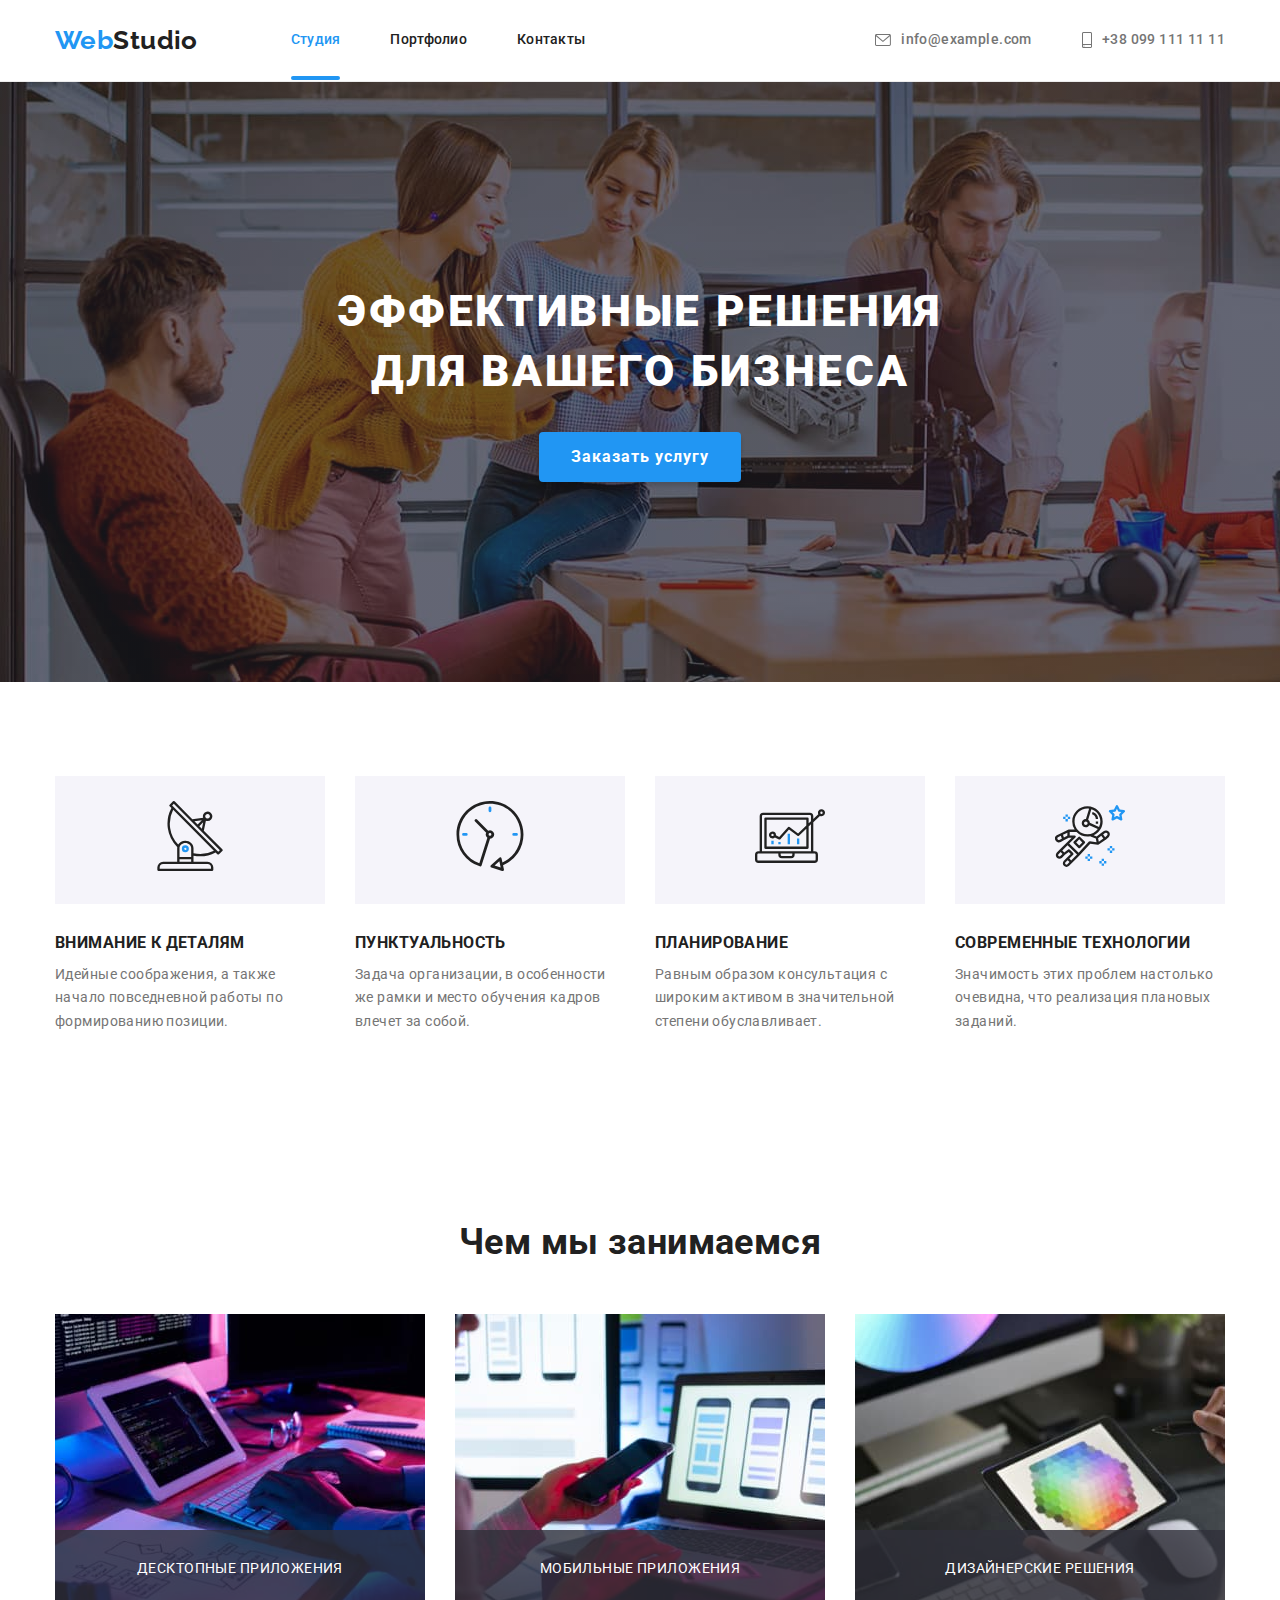
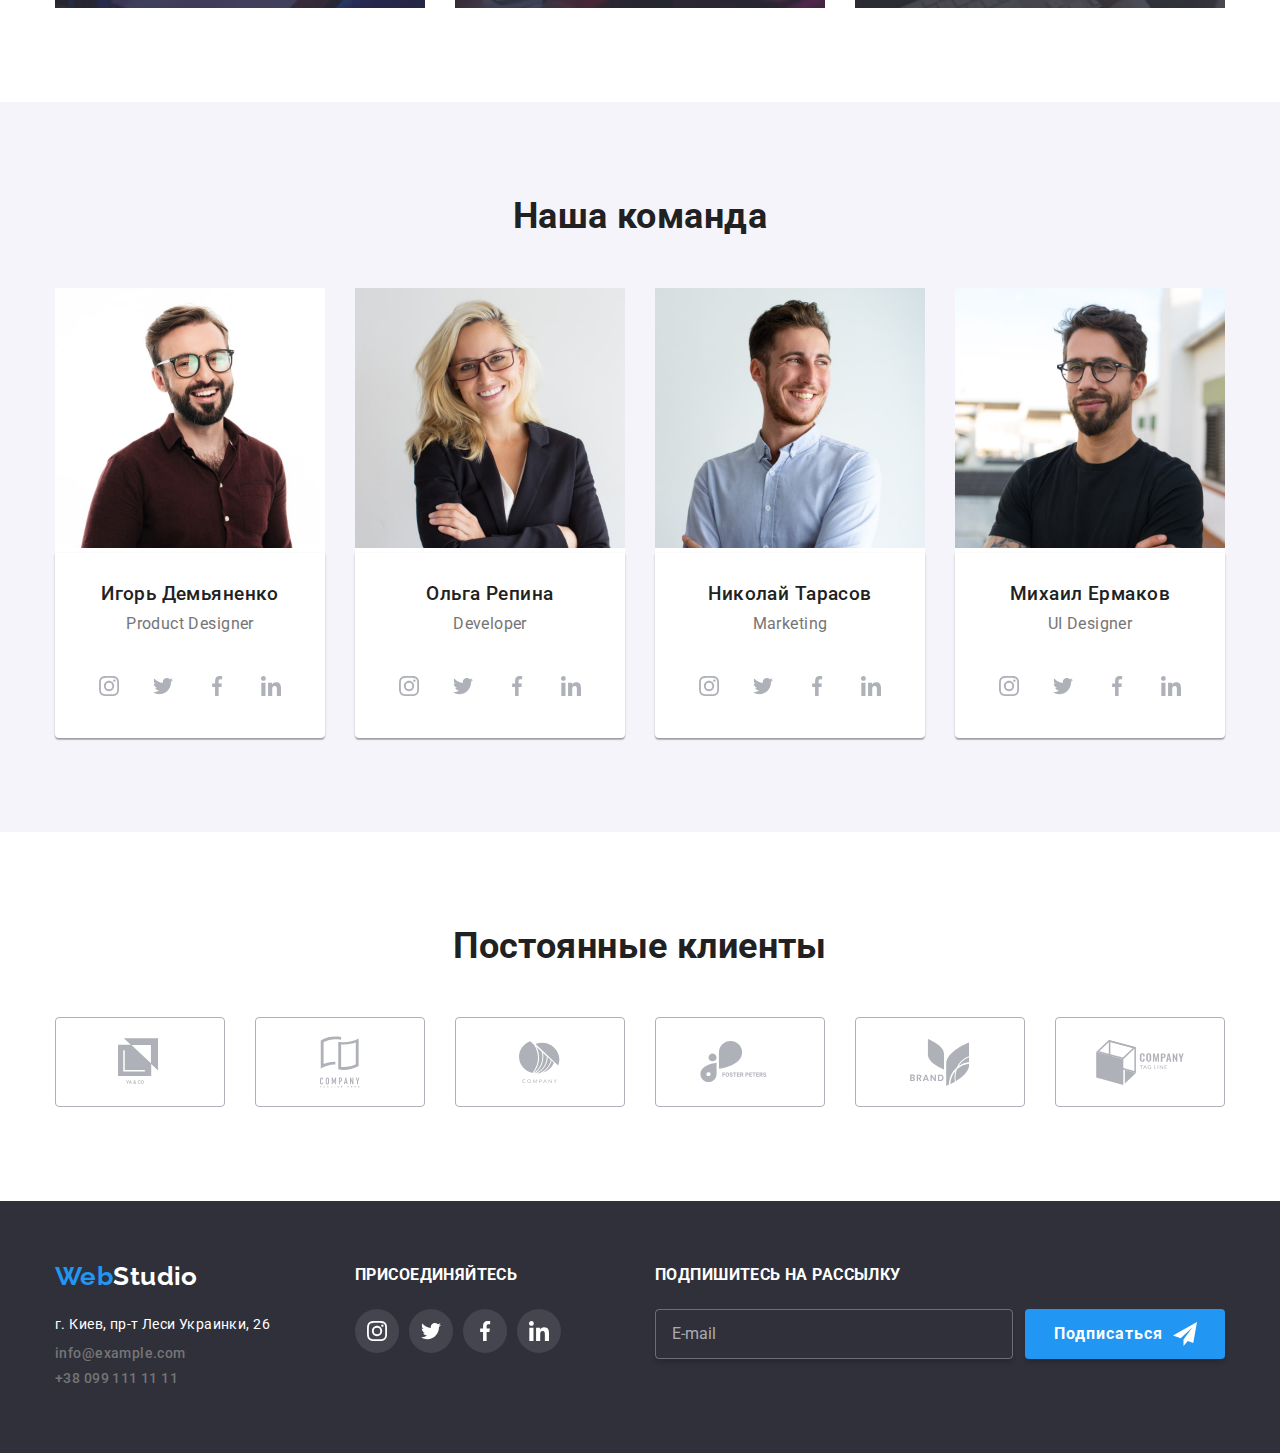
==== index.html @ 18230929 "Initial commit" ====
<!DOCTYPE html>
<html lang="ru">
  <head>
    <meta charset="UTF-8" />
    <meta http-equiv="X-UA-Compatible" content="IE=edge" />
    <meta name="viewport" content="width=device-width, initial-scale=1.0" />
    <title>WebStudiot</title>
    <link rel="preconnect" href="https://fonts.gstatic.com" />
    <link
      href="https://fonts.googleapis.com/css2?family=Raleway:wght@700&family=Roboto:wght@400;500;700;900&display=swap"
      rel="stylesheet"
    />
    <link
      rel="stylesheet"
      href="https://cdnjs.cloudflare.com/ajax/libs/modern-normalize/1.0.0/modern-normalize.min.css"
    />
    <link rel="stylesheet" href="css/style.css" />
  </head>
  <body>
    <header>
      <div class="container nav">
        <a class="link logo" href="./index.html"><span class="logo-color">Web</span>Studio</a>
        <nav class="nav-menu">
          <ul class="list menu-list">
            <li class="menu-item current">
              <a class="link" href="./index.html">Студия</a>
            </li>
            <li class="menu-item">
              <a class="link" href="./portfolio.html">Портфолио</a>
            </li>
            <li class="menu-item">
              <a class="link" href="">Контакты</a>
            </li>
          </ul>
        </nav>
        <ul class="list contact-list">
          <li class="contact-item">
            <a class="link contact-link" href="mailto:info@example.com">
              <svg class="icon" width="16" height="12">
                <use href="./images/icon/icons.svg#icon-mail"></use>
              </svg>
              info@example.com</a
            >
          </li>
          <li class="contact-item">
            <a class="link contact-link" href="tel:+380991111111">
              <svg class="icon" width="10" height="16">
                <use href="./images/icon/icons.svg#icon-tel"></use></svg
              >+38 099 111 11 11</a
            >
          </li>
        </ul>
      </div>
    </header>

    <main>
      <section class="banner">
        <div class="container">
          <h1 class="banner-title">
            Эффективные решения <br />
            для вашего бизнеса
          </h1>
          <button class="button" type="button" data-modal-open>Заказать услугу</button>
        </div>
      </section>

      <section class="section features">
        <div class="container">
          <h2 class="visually-hidden">Особенности</h2>
          <ul class="list features-list">
            <li class="feature-item">
              <div class="icon-bg">
                <svg width="70" height="70">
                  <use href="./images/icon/icons.svg#icon-antenna"></use>
                </svg>
              </div>
              <h3 class="feature-title">Внимание к деталям</h3>
              <p class="feature-text">
                Идейные соображения, а также начало повседневной работы по формированию позиции.
              </p>
            </li>
            <li class="feature-item">
              <div class="icon-bg">
                <svg width="70" height="70">
                  <use href="./images/icon/icons.svg#icon-clock"></use>
                </svg>
              </div>
              <h3 class="feature-title">Пунктуальность</h3>
              <p class="feature-text">
                Задача организации, в особенности же рамки и место обучения кадров влечет за собой.
              </p>
            </li>
            <li class="feature-item">
              <div class="icon-bg">
                <svg width="70" height="70">
                  <use href="./images/icon/icons.svg#icon-diagram"></use>
                </svg>
              </div>
              <h3 class="feature-title">Планирование</h3>
              <p class="feature-text">
                Равным образом консультация с широким активом в значительной степени обуславливает.
              </p>
            </li>
            <li class="feature-item">
              <div class="icon-bg">
                <svg width="70" height="70">
                  <use href="./images/icon/icons.svg#icon-astronaut"></use>
                </svg>
              </div>
              <h3 class="feature-title">Современные технологии</h3>
              <p class="feature-text">Значимость этих проблем настолько очевидна, что реализация плановых заданий.</p>
            </li>
          </ul>
        </div>
      </section>

      <section class="section service">
        <div class="container">
          <h2 class="title">Чем мы занимаемся</h2>
          <ul class="list service-list">
            <li class="service-item">
              <img class="img-service" src="./images/box_1.jpg" alt="Десктопные приложения" width="370" />
              <div class="bg-title"><p>Десктопные приложения</p></div>
            </li>
            <li class="service-item">
              <img class="img-service" src="./images/box_2.jpg" alt="Мобильные приложения" width="370" />
              <div class="bg-title"><p>Мобильные приложения</p></div>
            </li>
            <li class="service-item">
              <img class="img-service" src="./images/box_3.jpg" alt="Дизайнерские решения" width="370" />
              <div class="bg-title">
                <p>Дизайнерские решения</p>
              </div>
            </li>
          </ul>
        </div>
      </section>
      <section class="section team">
        <div class="container">
          <h2 class="title">Наша команда</h2>
          <ul class="list team-list">
            <li class="team-item">
              <img src="./images/igor.jpg" alt="Игорь Демьяненко Product Designer" width="270" />
              <div class="shadow">
                <h3 class="team-item-title">Игорь Демьяненко</h3>
                <p class="team-item-position">Product Designer</p>
                <ul class="list social-list">
                  <li class="social-item">
                    <a class="link social-link" href="" target="_blank" rel="noopener noreferrer">
                      <svg class="icon" width="20" height="20">
                        <use href="./images/icon/icons.svg#icon-instagram"></use>
                      </svg>
                    </a>
                  </li>
                  <li class="social-item">
                    <a class="link social-link" href="" target="_blank" rel="noopener noreferrer">
                      <svg class="icon" width="20" height="20">
                        <use href="./images/icon/icons.svg#icon-twitter"></use>
                      </svg>
                    </a>
                  </li>
                  <li class="social-item">
                    <a class="link social-link" href="" target="_blank" rel="noopener noreferrer">
                      <svg class="icon" width="20" height="20">
                        <use href="./images/icon/icons.svg#icon-facebook"></use>
                      </svg>
                    </a>
                  </li>
                  <li class="social-item">
                    <a class="link social-link" href="" target="_blank" rel="noopener noreferrer">
                      <svg class="icon" width="20" height="20">
                        <use href="./images/icon/icons.svg#icon-linkedin"></use>
                      </svg>
                    </a>
                  </li>
                </ul>
              </div>
            </li>
            <li class="team-item">
              <img src="./images/olga.jpg" alt="Ольга Репина Frontend Developer" width="270" />
              <div class="shadow">
                <h3 class="team-item-title">Ольга Репина</h3>
                <p class="team-item-position">Developer</p>
                <ul class="list social-list">
                  <li class="social-item">
                    <a class="link social-link" href="" target="_blank" rel="noopener noreferrer">
                      <svg class="icon" width="20" height="20">
                        <use href="./images/icon/icons.svg#icon-instagram"></use>
                      </svg>
                    </a>
                  </li>
                  <li class="social-item">
                    <a class="link social-link" href="" target="_blank" rel="noopener noreferrer">
                      <svg class="icon" width="20" height="20">
                        <use href="./images/icon/icons.svg#icon-twitter"></use>
                      </svg>
                    </a>
                  </li>
                  <li class="social-item">
                    <a class="link social-link" href="" target="_blank" rel="noopener noreferrer">
                      <svg class="icon" width="20" height="20">
                        <use href="./images/icon/icons.svg#icon-facebook"></use>
                      </svg>
                    </a>
                  </li>
                  <li class="social-item">
                    <a class="link social-link" href="" target="_blank" rel="noopener noreferrer">
                      <svg class="icon" width="20" height="20">
                        <use href="./images/icon/icons.svg#icon-linkedin"></use>
                      </svg>
                    </a>
                  </li>
                </ul>
              </div>
            </li>
            <li class="team-item">
              <img src="./images/nikolay.jpg" alt="Николай Тарасов Marketing" width="270" />
              <div class="shadow">
                <h3 class="team-item-title">Николай Тарасов</h3>
                <p class="team-item-position">Marketing</p>
                <ul class="list social-list">
                  <li class="social-item">
                    <a class="link social-link" href="" target="_blank" rel="noopener noreferrer">
                      <svg class="icon" width="20" height="20">
                        <use href="./images/icon/icons.svg#icon-instagram"></use>
                      </svg>
                    </a>
                  </li>
                  <li class="social-item">
                    <a class="link social-link" href="" target="_blank" rel="noopener noreferrer">
                      <svg class="icon" width="20" height="20">
                        <use href="./images/icon/icons.svg#icon-twitter"></use>
                      </svg>
                    </a>
                  </li>
                  <li class="social-item">
                    <a class="link social-link" href="" target="_blank" rel="noopener noreferrer">
                      <svg class="icon" width="20" height="20">
                        <use href="./images/icon/icons.svg#icon-facebook"></use>
                      </svg>
                    </a>
                  </li>
                  <li class="social-item">
                    <a class="link social-link" href="" target="_blank" rel="noopener noreferrer">
                      <svg class="icon" width="20" height="20">
                        <use href="./images/icon/icons.svg#icon-linkedin"></use>
                      </svg>
                    </a>
                  </li>
                </ul>
              </div>
            </li>
            <li class="team-item">
              <img src="./images/mihail.jpg" alt="Михаил Ермаков UI Designer" width="270" />
              <div class="shadow">
                <h3 class="team-item-title">Михаил Ермаков</h3>
                <p class="team-item-position">UI Designer</p>
                <ul class="list social-list">
                  <li class="social-item">
                    <a class="link social-link" href="" target="_blank" rel="noopener noreferrer">
                      <svg class="icon" width="20" height="20">
                        <use href="./images/icon/icons.svg#icon-instagram"></use>
                      </svg>
                    </a>
                  </li>
                  <li class="social-item">
                    <a class="link social-link" href="" target="_blank" rel="noopener noreferrer">
                      <svg class="icon" width="20" height="20">
                        <use href="./images/icon/icons.svg#icon-twitter"></use>
                      </svg>
                    </a>
                  </li>
                  <li class="social-item">
                    <a class="link social-link" href="" target="_blank" rel="noopener noreferrer">
                      <svg class="icon" width="20" height="20">
                        <use href="./images/icon/icons.svg#icon-facebook"></use>
                      </svg>
                    </a>
                  </li>
                  <li class="social-item">
                    <a class="link social-link" href="" target="_blank" rel="noopener noreferrer">
                      <svg class="icon" width="20" height="20">
                        <use href="./images/icon/icons.svg#icon-linkedin"></use>
                      </svg>
                    </a>
                  </li>
                </ul>
              </div>
            </li>
          </ul>
        </div>
      </section>
      <section class="section">
        <div class="container">
          <h2 class="title">Постоянные клиенты</h2>
          <ul class="list clients-list">
            <li class="clients-item">
              <a class="link clients-link" href="" target="_blank" rel="noopener noreferrer">
                <svg class="icon" width="44.27" height="49.23">
                  <use href="./images/icon/icons.svg#icon-logo-1"></use></svg
              ></a>
            </li>
            <li class="clients-item">
              <a class="link clients-link" href="" target="_blank" rel="noopener noreferrer">
                <svg class="icon" width="40" height="52">
                  <use href="./images/icon/icons.svg#icon-logo-2"></use></svg
              ></a>
            </li>
            <li class="clients-item">
              <a class="link clients-link" href="" target="_blank" rel="noopener noreferrer">
                <svg class="icon" width="41" height="42.6">
                  <use href="./images/icon/icons.svg#icon-logo-3"></use></svg
              ></a>
            </li>
            <li class="clients-item">
              <a class="link clients-link" href="" target="_blank" rel="noopener noreferrer">
                <svg class="icon" width="79.66" height="42.02">
                  <use href="./images/icon/icons.svg#icon-logo-4"></use></svg
              ></a>
            </li>
            <li class="clients-item">
              <div class="clients-border">
                <a class="link clients-link" href="" target="_blank" rel="noopener noreferrer">
                  <svg class="icon" width="59" height="47">
                    <use href="./images/icon/icons.svg#icon-logo-5"></use></svg
                ></a>
              </div>
            </li>
            <li class="clients-item">
              <a class="link clients-link" href="" target="_blank" rel="noopener noreferrer">
                <svg class="icon" width="88.48" height="45.44">
                  <use href="./images/icon/icons.svg#icon-logo-6"></use></svg
              ></a>
            </li>
          </ul>
        </div>
      </section>
    </main>
    <footer>
      <div class="container footer-container">
        <div class="contact">
          <a class="link logo" href="./index.html"><span class="logo-color">Web</span>Studio</a>
          <address>
            <p class="location">г. Киев, пр-т Леси Украинки, 26</p>
            <ul class="list contact-list">
              <li>
                <a class="link contact-link" href="mailto:info@example.com">info@example.com</a>
              </li>
              <li>
                <a class="link contact-link" href="tel:+380991111111">+38 099 111 11 11</a>
              </li>
            </ul>
          </address>
        </div>
        <div class="contact">
          <h3 class="footer-title">Присоединяйтесь</h3>
          <ul class="list social-list">
            <li class="social-item">
              <a class="link social-link" href="" target="_blank" rel="noopener noreferrer">
                <svg class="icon" width="20" height="20">
                  <use href="./images/icon/icons.svg#icon-instagram"></use>
                </svg>
              </a>
            </li>
            <li class="social-item">
              <a class="link social-link" href="" target="_blank" rel="noopener noreferrer">
                <svg class="icon" width="20" height="20">
                  <use href="./images/icon/icons.svg#icon-twitter"></use>
                </svg>
              </a>
            </li>
            <li class="social-item">
              <a class="link social-link" href="" target="_blank" rel="noopener noreferrer">
                <svg class="icon" width="20" height="20">
                  <use href="./images/icon/icons.svg#icon-facebook"></use>
                </svg>
              </a>
            </li>
            <li class="social-item">
              <a class="link social-link" href="" target="_blank" rel="noopener noreferrer">
                <svg class="icon" width="20" height="20">
                  <use href="./images/icon/icons.svg#icon-linkedin"></use>
                </svg>
              </a>
            </li>
          </ul>
        </div>
        <div class="contact">
          <h3 class="footer-title">Подпишитесь на рассылку</h3>
          <div class="contact-form">
            <form class="form-mail">
              <input class="form-field-footer" type="email" name="email" placeholder="E-mail" />
            </form>
            <button class="button" type="submit">
              Подписаться
              <svg class="icon icon-send" width="24" height="24">
                <use href="./images/icon/icons.svg#icon-send"></use>
              </svg>
            </button>
          </div>
        </div>
      </div>
    </footer>
    <div class="backdrop is-hidden" data-modal>
      <div class="modal">
        <button class="btn-close" data-modal-close>
          <svg class="icon" width="11" height="11">
            <use href="./images/icon/icons.svg#icon-close"></use>
          </svg>
        </button>
        <p class="modal-title">Оставьте свои данные, мы вам перезвоним</p>
        <form>
          <label class="form-label">
            <span>Имя</span>
            <input class="form-field" type="text" name="username" />
            <svg class="modal-icon" width="18" height="18">
              <use href="./images/icon/icons.svg#icon-user"></use>
            </svg>
          </label>
          <label class="form-label">
            <span>Телефон</span>
            <input class="form-field" type="tel" name="phone" />
            <svg class="modal-icon" width="18" height="18">
              <use href="./images/icon/icons.svg#icon-phone"></use>
            </svg>
          </label>
          <label class="form-label">
            <span>Почта</span>
            <input class="form-field" type="email" name="email" />
            <svg class="modal-icon" width="18" height="18">
              <use href="./images/icon/icons.svg#icon-email"></use>
            </svg>
          </label>
          <label class="form-label">
            <span>Комментарий</span>
            <textarea class="form-message" name="message" rows="8" placeholder="Введите текст"></textarea>
          </label>
          <label>
            <input class="checkbox" type="checkbox" name="checkbox" />
            <span class="icon-check"> </span>Соглашаюсь с рассылкой и принимаю Условия договора
          </label>
        </form>

        <button class="button" type="submit">Отправить</button>
      </div>
    </div>
    <script src="./js/modal.js"></script>
  </body>
</html>
---- css/style.css ----
h1,
h2,
h3,
p,
ul {
  margin: 0;
  padding: 0;
}
:root {
  --main-bg-color: #2f303a;
  --main-text-color: #757575;
  --main-accent-color: #2196f3;
  --main-light-color: #ffffff;
  --bg-light-color: #f5f4fa;

  --primary-letter-spacing: 0.06em;
  --primary-line-height: 1.14;
  --primary--font-weight: 700;
  --secondary--font-weight: 500;
  --transition-time: 250ms;
  --timing-function: cubic-bezier(0.4, 0, 0.2, 1);
}

body {
  font-family: 'Roboto', sans-serif;
  font-weight: normal;
  font-size: 14px;
  line-height: 1.71;
  letter-spacing: 0.03em;
  color: #212121;
}
header {
  border-bottom: 1px solid #ececec;
  padding-top: 25px;
  padding-bottom: 25px;
}
.container {
  width: 1200px;
  margin: 0 auto;
  padding: 0 15px;
}
.link {
  text-decoration: none;
  color: inherit;
}
.list {
  list-style-type: none;
}
.logo {
  font-family: Raleway, sans-serif;
  font-weight: var(--primary--font-weight);
  font-size: 26px;
  line-height: 1.19;
}
.logo-color {
  color: var(--main-accent-color);
}

.nav {
  display: flex;
  align-items: center;
}
.features-list,
.service-list,
.team-list,
.clients-list {
  display: flex;
  flex-wrap: wrap;
}
.menu-list {
  display: flex;
  margin-left: 93px;
  font-weight: var(--secondary--font-weight);
  line-height: var(--primary-line-height);
  letter-spacing: 0.02em;
}
.menu-item {
  margin-right: 50px;
  transition-property: color;
  transition-duration: var(--transition-time);
  transition-timing-function: var(--timing-function);
}
.menu-item:last-child {
  margin-right: 0;
}
.menu-item:hover,
.menu-item:focus {
  color: var(--main-accent-color);
}
.current {
  position: relative;
  color: var(--main-accent-color);
}
.current::after {
  position: absolute;
  bottom: -32px;
  content: '';
  display: block;
  background-color: var(--main-accent-color);
  border-radius: 2px;
  height: 4px;
  width: 100%;
}
header .contact-list {
  display: flex;
  margin-left: auto;
}
.contact-item:first-child {
  margin-left: 0;
}
.icon {
  transition-property: fill;
  transition-duration: var(--transition-time);
  transition-timing-function: var(--timing-function);
}
.contact-list .icon {
  fill: var(--main-text-color);
  margin-right: 10px;
}
.contact-link:hover .icon,
.contact-link:focus .icon {
  fill: var(--main-accent-color);
}

.contact-item {
  margin-left: 50px;
}
.contact-item:first-child {
  margin-left: 0;
}

.contact-list {
  font-weight: var(--secondary--font-weight);
  line-height: var(--primary-line-height);
}

.contact-link {
  display: flex;
  align-items: center;
  color: var(--main-text-color);
  transition-property: color;
  transition-duration: var(--transition-time);
  transition-timing-function: var(--timing-function);
}
.contact-link:hover,
.contact-link:focus {
  color: var(--main-accent-color);
}

.section {
  padding-top: 94px;
  padding-bottom: 94px;
}

.banner {
  max-width: 1600px;
  height: 600px;
  text-align: center;
  display: flex;
  align-items: center;
  margin: auto;
  background-color: #c4c4c4;
  background-image: linear-gradient(to right, rgba(47, 48, 58, 0.4), rgba(47, 48, 58, 0.4)), url(../images/img.jpg);
  background-repeat: no-repeat;
  background-position: top, left;
}
.banner-title {
  font-weight: 900;
  font-size: 44px;
  line-height: 1.36;
  letter-spacing: var(--primary-letter-spacing);
  text-transform: uppercase;
  color: var(--main-light-color);
}

.button {
  cursor: pointer;
  font-family: inherit;
  font-weight: var(--primary--font-weight);
  font-size: 16px;
  line-height: 1.87;
  letter-spacing: var(--primary-letter-spacing);
  color: var(--main-light-color);
  background-color: var(--main-accent-color);
  border-radius: 4px;
  border: none;
  box-shadow: 0px 4px 4px rgba(0, 0, 0, 0.15);
  transition-property: background-color;
  transition-duration: var(--transition-time);
  transition-timing-function: var(--timing-function);
}
.banner .button {
  margin-top: 30px;
  padding: 10px 32px;
}
.button:hover,
.button:focus {
  background-color: #188ce8;
}

.visually-hidden {
  position: absolute !important;
  clip: rect(1px 1px 1px 1px);
  clip: rect(1px, 1px, 1px, 1px);
  padding: 0 !important;
  border: 0 !important;
  height: 1px !important;
  width: 1px !important;
  overflow: hidden;
}
.features-list {
  margin-left: -30px;
  margin-top: -30px;
}
.feature-item {
  margin-left: 30px;
  margin-top: 30px;
  flex-basis: calc((100% - 4 * 30px) / 4);
}
.icon-bg {
  background-color: var(--bg-light-color);
  margin-bottom: 30px;
  padding: 25px 100px;
}
.feature-title {
  font-weight: var(--primary--font-weight);
  line-height: var(--primary-line-height);
  text-transform: uppercase;
  padding-bottom: 10px;
}
.feature-text {
  color: var(--main-text-color);
}
.title {
  text-align: center;
  font-weight: var(--primary--font-weight);
  font-size: 36px;
  line-height: 1.16;
  margin-bottom: 50px;
}

.service-list {
  margin-left: -30px;
  margin-top: -50px;
}
.service-item {
  position: relative;
  margin-left: 30px;
  margin-top: 50px;
  flex-basis: calc((100% - 3 * 30px) / 3);
}
.img-service {
  display: block;
}
.bg-title {
  position: absolute;
  bottom: 0;
  left: 0;
  background-color: rgba(47, 48, 58, 0.8);
  width: 100%;
  color: var(--main-light-color);
  text-align: center;
  padding: 27px 0;
  text-transform: uppercase;
}
.team {
  background-color: var(--bg-light-color);
}

.team-list {
  font-size: 16px;
  line-height: 1.18;
  text-align: center;
  margin-left: -30px;
  margin-top: -50px;
}
.team-item {
  background-color: var(--main-light-color);
  margin-left: 30px;
  margin-top: 50px;
  flex-basis: calc((100% - 4 * 30px) / 4);
}
.social-list {
  display: inline-flex;
  padding-bottom: 30px;
}
.social-item:not(:last-child) {
  margin-right: 10px;
}
.social-link {
  display: flex;
  justify-content: center;
  align-items: center;
  width: 44px;
  height: 44px;
  background: rgba(255, 255, 255, 0.1);
  border-radius: 50%;
  transition-property: background-color;
  transition-duration: var(--transition-time);
  transition-timing-function: var(--timing-function);
}
.social-link:hover,
.social-link:focus {
  background-color: var(--main-accent-color);
}
.social-link:hover .icon,
.social-link:focus .icon {
  fill: var(--main-light-color);
}
.shadow {
  box-shadow: 0px 1px 3px rgb(0 0 0 / 12%), 0px 1px 1px rgb(0 0 0 / 14%), 0px 2px 1px rgb(0 0 0 / 20%);
  border-radius: 0px 0px 4px 4px;
}
.team-item-title {
  font-weight: var(--secondary--font-weight);
  padding-bottom: 10px;
  padding-top: 30px;
}
.team-item-position {
  color: var(--main-text-color);
  padding-bottom: 30px;
}
.clients-list {
  margin-left: -30px;
  margin-top: -50px;
}
.clients-item {
  margin-left: 30px;
  margin-top: 50px;
  flex-basis: calc((100% - 6 * 30px) / 6);
}
.icon {
  fill: #afb1b8;
}
.clients-link {
  display: flex;
  align-items: center;
  justify-content: center;
  height: 90px;
  border: 1px solid #afb1b8;
  border-radius: 4px;
  transition-property: border;
  transition-duration: var(--transition-time);
  transition-timing-function: var(--timing-function);
}
.clients-link:hover,
.clients-link:focus {
  border: 1px solid var(--main-accent-color);
}
.clients-link:hover .icon,
.clients-link:focus .icon {
  fill: var(--main-accent-color);
}
footer {
  background-color: var(--main-bg-color);
  height: 252px;
  padding-top: 60px;
}
.footer-container {
  display: flex;
  justify-content: space-between;
}
.contact {
  flex-basis: calc((50% - 45px) / 2);
}
.contact:last-child {
  flex-basis: calc(50% - 15px);
}
footer .logo {
  color: var(--main-light-color);
}
footer .contact-link {
  margin-bottom: 9px;
}

address {
  font-style: normal;
  padding-top: 20px;
}
footer .icon {
  fill: var(--main-light-color);
}
.location {
  color: var(--main-light-color);
  padding-bottom: 9px;
}
.footer-title {
  margin-bottom: 20px;
  text-transform: uppercase;
  color: var(--main-light-color);
}
.contact-form {
  display: flex;
}
.form-mail {
  margin-right: 12px;
}
.form-field-footer {
  padding-left: 16px;
  width: 358px;
  height: 50px;
  color: var(--main-light-color);
  border: 1px solid rgba(255, 255, 255, 0.3);
  box-shadow: 0px 4px 4px rgba(0, 0, 0, 0.15);
  border-radius: 4px;
  background-color: transparent;
  transition-property: border;
  transition-duration: var(--transition-time);
  transition-timing-function: var(--timing-function);
}
.form-field-footer::placeholder {
  font-size: 16px;
  line-height: 1.25;
  color: rgba(255, 255, 255, 0.6);
}
.form-field-footer:-webkit-autofill,
.form-field-footer:-webkit-autofill:hover,
.form-field-footer:-webkit-autofill:focus {
  -webkit-text-fill-color: var(--main-light-color);
  -webkit-box-shadow: 0 0 0px 1000px var(--main-bg-color) inset;
}
.contact .button {
  padding: 10px 28px 10px 29px;
  display: flex;
  justify-content: center;
  align-items: center;
}
.icon-send {
  margin-left: 10px;
}
.filter {
  display: flex;
  justify-content: center;
  margin-bottom: 50px;
}
.filter-button {
  font-weight: var(--secondary--font-weight);
  font-size: 16px;
  line-height: 1.62;
  text-align: center;
  background-color: var(--bg-light-color);
  border-radius: 4px;
  border: none;
  margin-right: 8px;
  min-width: 73px;
  padding: 6px 22px;
  transition-property: background-color, color, box-shadow;
  transition-duration: var(--transition-time);
  transition-timing-function: var(--timing-function);
}
.filter-button:hover,
.filter-button:focus {
  background-color: var(--main-accent-color);
  color: var(--main-light-color);
  box-shadow: 0px 3px 1px rgba(0, 0, 0, 0.1), 0px 1px 2px rgba(0, 0, 0, 0.08), 0px 2px 2px rgba(0, 0, 0, 0.12);
}

.catalog {
  display: flex;
  flex-wrap: wrap;
  margin-left: -30px;
  margin-top: -30px;
}
.catalog-item {
  margin-left: 30px;
  margin-top: 30px;
  flex-basis: calc((100% - 3 * 30px) / 3);
  transition-property: box-shadow;
  transition-duration: var(--transition-time);
  transition-timing-function: var(--timing-function);
}
.catalog-item:hover,
.catalog-item:focus {
  box-shadow: 0px 1px 1px rgba(0, 0, 0, 0.12), 0px 4px 4px rgba(0, 0, 0, 0), 1px 4px 6px rgba(0, 0, 0, 0.16);
}

.img-catalog {
  display: block;
  max-width: 100%;
  height: auto;
}
.border {
  border-right: 1px solid #eeeeee;
  border-bottom: 1px solid #eeeeee;
  border-left: 1px solid #eeeeee;
  padding-left: 24px;
  padding-right: 24px;
  background-color: var(--main-light-color);
}
.catalog-title {
  font-weight: var(--primary--font-weight);
  font-size: 18px;
  line-height: 2;
  letter-spacing: var(--primary-letter-spacing);
  padding-top: 20px;
  padding-bottom: 4px;
}
.catalog-filter {
  font-weight: normal;
  font-size: 16px;
  line-height: 1.87;
  color: var(--main-text-color);
  padding-bottom: 20px;
}
.box {
  position: relative;
  overflow: hidden;
}
.overlay {
  position: absolute;
  bottom: 0;
  left: 0;
  width: 100%;
  height: 100%;
  font-size: 18px;
  line-height: 1.55;
  color: var(--bg-light-color);
  background-color: rgba(33, 150, 243, 0.9);
  padding: 63px 24px;
  transform: translateY(100%);
  transition-property: opacity, transform;
  transition-duration: var(--transition-time);
  transition-timing-function: var(--timing-function);
}

.link-item:hover .overlay,
.link-item:focus .overlay {
  transform: translateY(0);
}
.is-hidden {
  visibility: inherit;
  opacity: 0;
  pointer-events: none;
  transition-property: opacity;
  transition-duration: var(--transition-time);
  transition-timing-function: var(--timing-function);
}
.backdrop {
  position: fixed;
  top: 0;
  left: 0;
  width: 100%;
  height: 100%;
  background-color: rgba(0, 0, 0, 0.2);
}
.modal {
  position: absolute;
  top: 50%;
  left: 50%;
  transform: scale(1) translate(-50%, -50%);
  width: 528px;
  height: 581px;
  padding-left: 40px;
  padding-top: 40px;
  padding-right: 40px;
  background-color: var(--main-light-color);
  box-shadow: 0px 1px 3px rgba(0, 0, 0, 0.12), 0px 1px 1px rgba(0, 0, 0, 0.14), 0px 2px 1px rgba(0, 0, 0, 0.2);
  border-radius: 4px;
  transition-duration: var(--transition-time);
}
.btn-close {
  position: absolute;
  top: 8px;
  right: 8px;
  display: flex;
  justify-content: center;
  align-items: center;
  width: 30px;
  height: 30px;
  border-radius: 50%;
  border: 1px solid rgba(0, 0, 0, 0.1);
  background-color: var(--main-light-color);
  transition-property: fill;
  transition-duration: var(--transition-time);
  transition-timing-function: var(--timing-function);
}
.btn-close .icon {
  fill: #000000;
}
.btn-close:hover .icon,
.btn-close:focus .icon {
  fill: var(--main-accent-color);
}
.is-hidden .modal {
  transform: scale(0);
}
.modal-title {
  font-weight: var(--primary--font-weight);
  font-size: 20px;
  line-height: 1.15;
  text-align: center;
  margin-bottom: 12px;
}
.form-field {
  width: 100%;
  height: 40px;
  padding-left: 35px;
  border: 1px solid rgba(33, 33, 33, 0.2);
  border-radius: 4px;
  transition-property: border;
  transition-duration: var(--transition-time);
  transition-timing-function: var(--timing-function);
}
.form-field:focus,
.form-field-footer:focus,
.form-message:focus {
  outline: none;
  border: 1px solid var(--main-accent-color);
}

.form-field:-webkit-autofill,
.form-field:-webkit-autofill:hover,
.form-field:-webkit-autofill:focus {
  -webkit-text-fill-color: #000000;
  -webkit-box-shadow: 0 0 0px 1000px var(--main-light-color) inset;
}
.form-message {
  padding: 12px 16px;
  resize: none;
  width: 100%;
  border: 1px solid rgba(33, 33, 33, 0.2);
  border-radius: 4px;
  transition-property: border;
  transition-duration: var(--transition-time);
  transition-timing-function: var(--timing-function);
}
.form-message::placeholder {
  font-size: 14px;
  line-height: var(--primary-line-height);
  letter-spacing: 0.01em;
  color: rgba(117, 117, 117, 0.5);
}
.form-label {
  position: relative;
  font-size: 12px;
  line-height: 1.16;
  letter-spacing: 0.01em;
  color: var(--main-text-color);
  margin-bottom: 10px;
}

.modal-icon {
  position: absolute;
  top: 50%;
  left: 12px;
  transform: translatey(-50%);
}
.form-field:focus + .modal-icon {
  fill: var(--main-accent-color);
}
.modal .button {
  position: relative;
  padding: 10px 55px;
  top: 30px;
  left: 50%;
  transform: translateX(-50%);
}
.checkbox {
  -webkit-appearance: none;
  appearance: none;
}
.icon-check {
  display: inline-block;
  width: 16px;
  height: 15px;
  border: 2px solid #212121;
  border-radius: 4px;
  margin-top: 25px;
  margin-right: 8.36px;
}
.checkbox:checked + .icon-check {
  background-color: var(--main-accent-color);
  background-image: url(../images/icon/icon-check.svg);
  background-size: contain;
  background-origin: border-box;
  border-color: var(--main-accent-color);
}
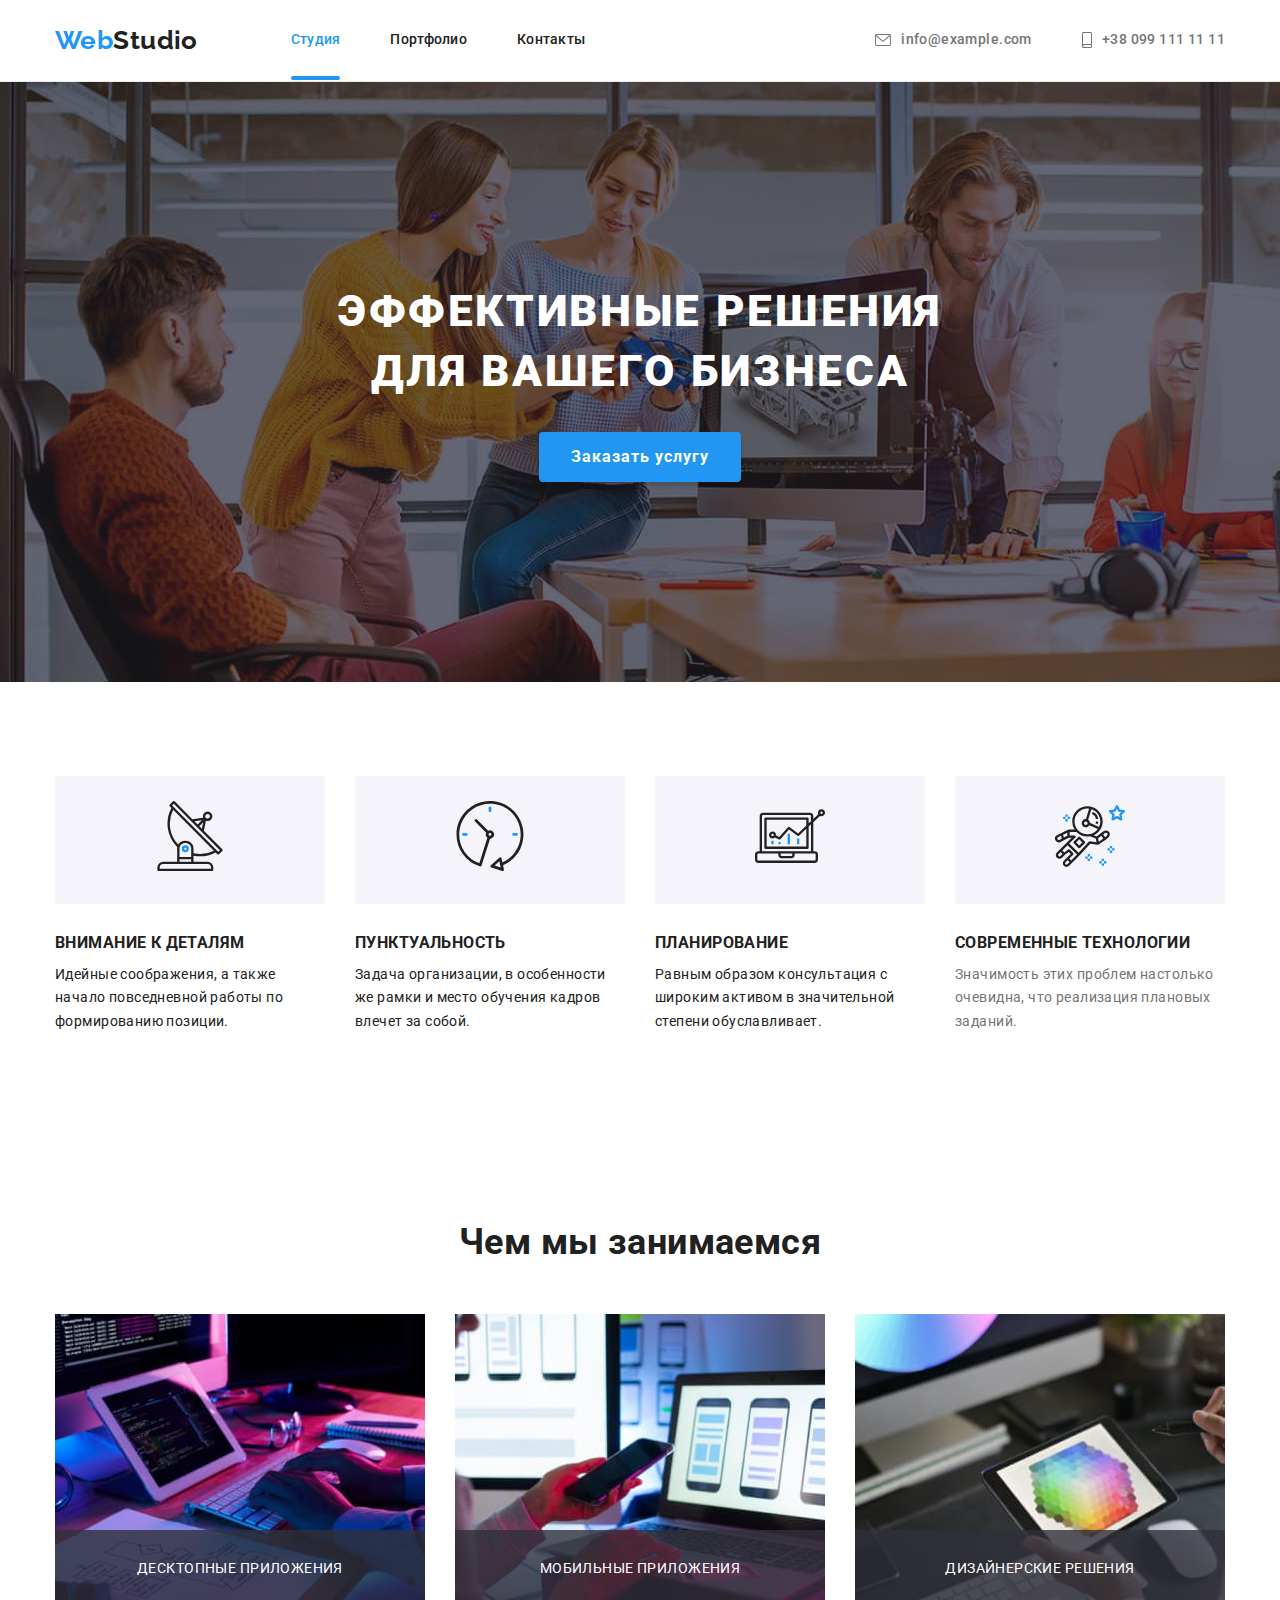
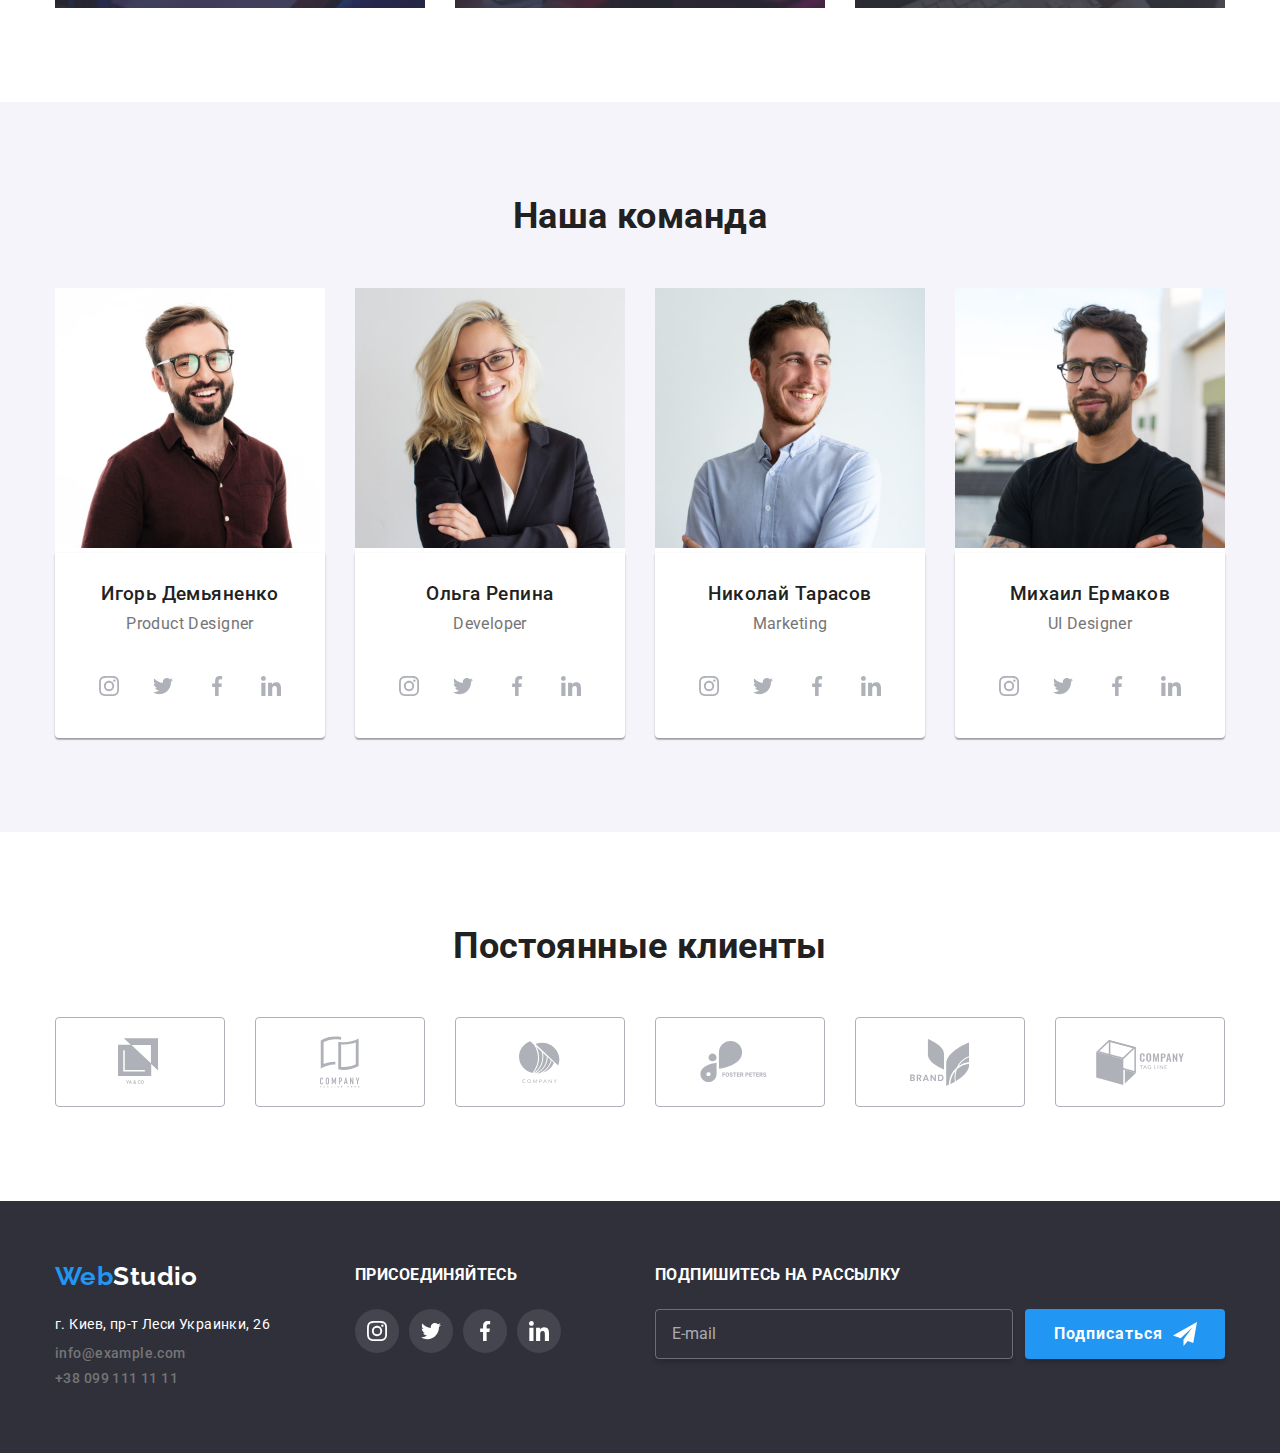
==== commit b9b99f12: "Sass" ====
--- a/index.html
+++ b/index.html
@@ -4,7 +4,7 @@
     <meta charset="UTF-8" />
     <meta http-equiv="X-UA-Compatible" content="IE=edge" />
     <meta name="viewport" content="width=device-width, initial-scale=1.0" />
-    <title>WebStudiot</title>
+    <title>WebStudio</title>
     <link rel="preconnect" href="https://fonts.gstatic.com" />
     <link
       href="https://fonts.googleapis.com/css2?family=Raleway:wght@700&family=Roboto:wght@400;500;700;900&display=swap"
@@ -14,37 +14,37 @@
       rel="stylesheet"
       href="https://cdnjs.cloudflare.com/ajax/libs/modern-normalize/1.0.0/modern-normalize.min.css"
     />
-    <link rel="stylesheet" href="css/style.css" />
+    <link rel="stylesheet" href="css/main.min.css" />
   </head>
   <body>
-    <header>
-      <div class="container nav">
-        <a class="link logo" href="./index.html"><span class="logo-color">Web</span>Studio</a>
-        <nav class="nav-menu">
-          <ul class="list menu-list">
-            <li class="menu-item current">
+    <header class="header">
+      <div class="container header__container">
+        <a class="link logo" href="./index.html"><span class="logo__color">Web</span>Studio</a>
+        <nav>
+          <ul class="list menu">
+            <li class="menu__item menu__item--current">
               <a class="link" href="./index.html">Студия</a>
             </li>
-            <li class="menu-item">
+            <li class="menu__item">
               <a class="link" href="./portfolio.html">Портфолио</a>
             </li>
-            <li class="menu-item">
+            <li class="menu__item">
               <a class="link" href="">Контакты</a>
             </li>
           </ul>
         </nav>
-        <ul class="list contact-list">
-          <li class="contact-item">
-            <a class="link contact-link" href="mailto:info@example.com">
-              <svg class="icon" width="16" height="12">
+        <ul class="list contact header__contact">
+          <li class="contact__item">
+            <a class="link contact__link" href="mailto:info@example.com">
+              <svg class="icon contact__icon" width="16" height="12">
                 <use href="./images/icon/icons.svg#icon-mail"></use>
               </svg>
               info@example.com</a
             >
           </li>
-          <li class="contact-item">
-            <a class="link contact-link" href="tel:+380991111111">
-              <svg class="icon" width="10" height="16">
+          <li class="contact__item">
+            <a class="link contact__link" href="tel:+380991111111">
+              <svg class="icon contact__icon" width="10" height="16">
                 <use href="./images/icon/icons.svg#icon-tel"></use></svg
               >+38 099 111 11 11</a
             >
@@ -52,85 +52,77 @@
         </ul>
       </div>
     </header>
-
     <main>
       <section class="banner">
         <div class="container">
-          <h1 class="banner-title">
-            Эффективные решения <br />
-            для вашего бизнеса
-          </h1>
-          <button class="button" type="button" data-modal-open>Заказать услугу</button>
+          <h1 class="banner__title">Эффективные решения для вашего бизнеса</h1>
+          <button class="button banner__button" type="button" data-modal-open>Заказать услугу</button>
         </div>
       </section>
-
       <section class="section features">
         <div class="container">
           <h2 class="visually-hidden">Особенности</h2>
-          <ul class="list features-list">
-            <li class="feature-item">
-              <div class="icon-bg">
+          <ul class="list features__list">
+            <li class="features__item">
+              <div class="features__icon-bg">
                 <svg width="70" height="70">
                   <use href="./images/icon/icons.svg#icon-antenna"></use>
                 </svg>
               </div>
-              <h3 class="feature-title">Внимание к деталям</h3>
-              <p class="feature-text">
+              <h3 class="features__title">Внимание к деталям</h3>
+              <p class="feature__text">
                 Идейные соображения, а также начало повседневной работы по формированию позиции.
               </p>
             </li>
-            <li class="feature-item">
-              <div class="icon-bg">
+            <li class="features__item">
+              <div class="features__icon-bg">
                 <svg width="70" height="70">
                   <use href="./images/icon/icons.svg#icon-clock"></use>
                 </svg>
               </div>
-              <h3 class="feature-title">Пунктуальность</h3>
-              <p class="feature-text">
+              <h3 class="features__title">Пунктуальность</h3>
+              <p class="feature__text">
                 Задача организации, в особенности же рамки и место обучения кадров влечет за собой.
               </p>
             </li>
-            <li class="feature-item">
-              <div class="icon-bg">
+            <li class="features__item">
+              <div class="features__icon-bg">
                 <svg width="70" height="70">
                   <use href="./images/icon/icons.svg#icon-diagram"></use>
                 </svg>
               </div>
-              <h3 class="feature-title">Планирование</h3>
-              <p class="feature-text">
+              <h3 class="features__title">Планирование</h3>
+              <p class="feature__text">
                 Равным образом консультация с широким активом в значительной степени обуславливает.
               </p>
             </li>
-            <li class="feature-item">
-              <div class="icon-bg">
+            <li class="features__item">
+              <div class="features__icon-bg">
                 <svg width="70" height="70">
                   <use href="./images/icon/icons.svg#icon-astronaut"></use>
                 </svg>
               </div>
-              <h3 class="feature-title">Современные технологии</h3>
-              <p class="feature-text">Значимость этих проблем настолько очевидна, что реализация плановых заданий.</p>
+              <h3 class="features__title">Современные технологии</h3>
+              <p class="features__text">Значимость этих проблем настолько очевидна, что реализация плановых заданий.</p>
             </li>
           </ul>
         </div>
       </section>
-
       <section class="section service">
         <div class="container">
           <h2 class="title">Чем мы занимаемся</h2>
-          <ul class="list service-list">
-            <li class="service-item">
-              <img class="img-service" src="./images/box_1.jpg" alt="Десктопные приложения" width="370" />
-              <div class="bg-title"><p>Десктопные приложения</p></div>
-            </li>
-            <li class="service-item">
-              <img class="img-service" src="./images/box_2.jpg" alt="Мобильные приложения" width="370" />
-              <div class="bg-title"><p>Мобильные приложения</p></div>
-            </li>
-            <li class="service-item">
-              <img class="img-service" src="./images/box_3.jpg" alt="Дизайнерские решения" width="370" />
-              <div class="bg-title">
-                <p>Дизайнерские решения</p>
-              </div>
+          <ul class="list service__list">
+            <li class="service__item">
+              <img class="service__image" src="./images/box_1.jpg" alt="Десктопные приложения" width="370" />
+              <div class="service__title-bg"><p>Десктопные приложения</p></div>
+            </li>
+            <li class="service__item">
+              <img class="service__image" src="./images/box_2.jpg" alt="Мобильные приложения" width="370" />
+              <div class="service__title-bg"><p>Мобильные приложения</p></div>
+            </li>
+            <li class="service__item">
+              <img class="service__image" src="./images/box_3.jpg" alt="Дизайнерские решения" width="370" />
+              <div class="service__title-bg"><p>Дизайнерские решения</p></div>
             </li>
           </ul>
         </div>
@@ -138,37 +130,37 @@
       <section class="section team">
         <div class="container">
           <h2 class="title">Наша команда</h2>
-          <ul class="list team-list">
-            <li class="team-item">
+          <ul class="list team__list">
+            <li class="team__item">
               <img src="./images/igor.jpg" alt="Игорь Демьяненко Product Designer" width="270" />
               <div class="shadow">
-                <h3 class="team-item-title">Игорь Демьяненко</h3>
-                <p class="team-item-position">Product Designer</p>
-                <ul class="list social-list">
-                  <li class="social-item">
-                    <a class="link social-link" href="" target="_blank" rel="noopener noreferrer">
-                      <svg class="icon" width="20" height="20">
+                <h3 class="team__member">Игорь Демьяненко</h3>
+                <p class="team__member-position">Product Designer</p>
+                <ul class="list social-icons">
+                  <li class="social-icons__item">
+                    <a class="link social-icons__link" href="" target="_blank" rel="noopener noreferrer">
+                      <svg class="icon social-icons__icon" width="20" height="20">
                         <use href="./images/icon/icons.svg#icon-instagram"></use>
                       </svg>
                     </a>
                   </li>
-                  <li class="social-item">
-                    <a class="link social-link" href="" target="_blank" rel="noopener noreferrer">
-                      <svg class="icon" width="20" height="20">
+                  <li class="social-icons__item">
+                    <a class="link social-icons__link" href="" target="_blank" rel="noopener noreferrer">
+                      <svg class="icon social-icons__icon" width="20" height="20">
                         <use href="./images/icon/icons.svg#icon-twitter"></use>
                       </svg>
                     </a>
                   </li>
-                  <li class="social-item">
-                    <a class="link social-link" href="" target="_blank" rel="noopener noreferrer">
-                      <svg class="icon" width="20" height="20">
+                  <li class="social-icons__item">
+                    <a class="link social-icons__link" href="" target="_blank" rel="noopener noreferrer">
+                      <svg class="icon social-icons__icon" width="20" height="20">
                         <use href="./images/icon/icons.svg#icon-facebook"></use>
                       </svg>
                     </a>
                   </li>
-                  <li class="social-item">
-                    <a class="link social-link" href="" target="_blank" rel="noopener noreferrer">
-                      <svg class="icon" width="20" height="20">
+                  <li class="social-icons__item">
+                    <a class="link social-icons__link" href="" target="_blank" rel="noopener noreferrer">
+                      <svg class="icon social-icons__icon" width="20" height="20">
                         <use href="./images/icon/icons.svg#icon-linkedin"></use>
                       </svg>
                     </a>
@@ -176,36 +168,36 @@
                 </ul>
               </div>
             </li>
-            <li class="team-item">
+            <li class="team__item">
               <img src="./images/olga.jpg" alt="Ольга Репина Frontend Developer" width="270" />
               <div class="shadow">
-                <h3 class="team-item-title">Ольга Репина</h3>
-                <p class="team-item-position">Developer</p>
-                <ul class="list social-list">
-                  <li class="social-item">
-                    <a class="link social-link" href="" target="_blank" rel="noopener noreferrer">
-                      <svg class="icon" width="20" height="20">
+                <h3 class="team__member">Ольга Репина</h3>
+                <p class="team__member-position">Developer</p>
+                <ul class="list social-icons">
+                  <li class="social-icons__item">
+                    <a class="link social-icons__link" href="" target="_blank" rel="noopener noreferrer">
+                      <svg class="icon social-icons__icon" width="20" height="20">
                         <use href="./images/icon/icons.svg#icon-instagram"></use>
                       </svg>
                     </a>
                   </li>
-                  <li class="social-item">
-                    <a class="link social-link" href="" target="_blank" rel="noopener noreferrer">
-                      <svg class="icon" width="20" height="20">
+                  <li class="social-icons__item">
+                    <a class="link social-icons__link" href="" target="_blank" rel="noopener noreferrer">
+                      <svg class="icon social-icons__icon" width="20" height="20">
                         <use href="./images/icon/icons.svg#icon-twitter"></use>
                       </svg>
                     </a>
                   </li>
-                  <li class="social-item">
-                    <a class="link social-link" href="" target="_blank" rel="noopener noreferrer">
-                      <svg class="icon" width="20" height="20">
+                  <li class="social-icons__item">
+                    <a class="link social-icons__link" href="" target="_blank" rel="noopener noreferrer">
+                      <svg class="icon social-icons__icon" width="20" height="20">
                         <use href="./images/icon/icons.svg#icon-facebook"></use>
                       </svg>
                     </a>
                   </li>
-                  <li class="social-item">
-                    <a class="link social-link" href="" target="_blank" rel="noopener noreferrer">
-                      <svg class="icon" width="20" height="20">
+                  <li class="social-icons__item">
+                    <a class="link social-icons__link" href="" target="_blank" rel="noopener noreferrer">
+                      <svg class="icon social-icons__icon" width="20" height="20">
                         <use href="./images/icon/icons.svg#icon-linkedin"></use>
                       </svg>
                     </a>
@@ -213,36 +205,36 @@
                 </ul>
               </div>
             </li>
-            <li class="team-item">
+            <li class="team__item">
               <img src="./images/nikolay.jpg" alt="Николай Тарасов Marketing" width="270" />
               <div class="shadow">
-                <h3 class="team-item-title">Николай Тарасов</h3>
-                <p class="team-item-position">Marketing</p>
-                <ul class="list social-list">
-                  <li class="social-item">
-                    <a class="link social-link" href="" target="_blank" rel="noopener noreferrer">
-                      <svg class="icon" width="20" height="20">
+                <h3 class="team__member">Николай Тарасов</h3>
+                <p class="team__member-position">Marketing</p>
+                <ul class="list social-icons">
+                  <li class="social-icons__item">
+                    <a class="link social-icons__link" href="" target="_blank" rel="noopener noreferrer">
+                      <svg class="icon social-icons__icon" width="20" height="20">
                         <use href="./images/icon/icons.svg#icon-instagram"></use>
                       </svg>
                     </a>
                   </li>
-                  <li class="social-item">
-                    <a class="link social-link" href="" target="_blank" rel="noopener noreferrer">
-                      <svg class="icon" width="20" height="20">
+                  <li class="social-icons__item">
+                    <a class="link social-icons__link" href="" target="_blank" rel="noopener noreferrer">
+                      <svg class="icon social-icons__icon" width="20" height="20">
                         <use href="./images/icon/icons.svg#icon-twitter"></use>
                       </svg>
                     </a>
                   </li>
-                  <li class="social-item">
-                    <a class="link social-link" href="" target="_blank" rel="noopener noreferrer">
-                      <svg class="icon" width="20" height="20">
+                  <li class="social-icons__item">
+                    <a class="link social-icons__link" href="" target="_blank" rel="noopener noreferrer">
+                      <svg class="icon social-icons__icon" width="20" height="20">
                         <use href="./images/icon/icons.svg#icon-facebook"></use>
                       </svg>
                     </a>
                   </li>
-                  <li class="social-item">
-                    <a class="link social-link" href="" target="_blank" rel="noopener noreferrer">
-                      <svg class="icon" width="20" height="20">
+                  <li class="social-icons__item">
+                    <a class="link social-icons__link" href="" target="_blank" rel="noopener noreferrer">
+                      <svg class="icon social-icons__icon" width="20" height="20">
                         <use href="./images/icon/icons.svg#icon-linkedin"></use>
                       </svg>
                     </a>
@@ -250,36 +242,36 @@
                 </ul>
               </div>
             </li>
-            <li class="team-item">
+            <li class="team__item">
               <img src="./images/mihail.jpg" alt="Михаил Ермаков UI Designer" width="270" />
               <div class="shadow">
-                <h3 class="team-item-title">Михаил Ермаков</h3>
-                <p class="team-item-position">UI Designer</p>
-                <ul class="list social-list">
-                  <li class="social-item">
-                    <a class="link social-link" href="" target="_blank" rel="noopener noreferrer">
-                      <svg class="icon" width="20" height="20">
+                <h3 class="team__member">Михаил Ермаков</h3>
+                <p class="team__member-position">UI Designer</p>
+                <ul class="list social-icons">
+                  <li class="social-icons__item">
+                    <a class="link social-icons__link" href="" target="_blank" rel="noopener noreferrer">
+                      <svg class="icon social-icons__icon" width="20" height="20">
                         <use href="./images/icon/icons.svg#icon-instagram"></use>
                       </svg>
                     </a>
                   </li>
-                  <li class="social-item">
-                    <a class="link social-link" href="" target="_blank" rel="noopener noreferrer">
-                      <svg class="icon" width="20" height="20">
+                  <li class="social-icons__item">
+                    <a class="link social-icons__link" href="" target="_blank" rel="noopener noreferrer">
+                      <svg class="icon social-icons__icon" width="20" height="20">
                         <use href="./images/icon/icons.svg#icon-twitter"></use>
                       </svg>
                     </a>
                   </li>
-                  <li class="social-item">
-                    <a class="link social-link" href="" target="_blank" rel="noopener noreferrer">
-                      <svg class="icon" width="20" height="20">
+                  <li class="social-icons__item">
+                    <a class="link social-icons__link" href="" target="_blank" rel="noopener noreferrer">
+                      <svg class="icon social-icons__icon" width="20" height="20">
                         <use href="./images/icon/icons.svg#icon-facebook"></use>
                       </svg>
                     </a>
                   </li>
-                  <li class="social-item">
-                    <a class="link social-link" href="" target="_blank" rel="noopener noreferrer">
-                      <svg class="icon" width="20" height="20">
+                  <li class="social-icons__item">
+                    <a class="link social-icons__link" href="" target="_blank" rel="noopener noreferrer">
+                      <svg class="icon social-icons__icon" width="20" height="20">
                         <use href="./images/icon/icons.svg#icon-linkedin"></use>
                       </svg>
                     </a>
@@ -290,45 +282,43 @@
           </ul>
         </div>
       </section>
-      <section class="section">
+      <section class="section clients">
         <div class="container">
           <h2 class="title">Постоянные клиенты</h2>
-          <ul class="list clients-list">
-            <li class="clients-item">
-              <a class="link clients-link" href="" target="_blank" rel="noopener noreferrer">
-                <svg class="icon" width="44.27" height="49.23">
+          <ul class="list clients__list">
+            <li class="clients__item">
+              <a class="link clients__link" href="" target="_blank" rel="noopener noreferrer">
+                <svg class="icon clients__icon" width="44.27" height="49.23">
                   <use href="./images/icon/icons.svg#icon-logo-1"></use></svg
               ></a>
             </li>
-            <li class="clients-item">
-              <a class="link clients-link" href="" target="_blank" rel="noopener noreferrer">
-                <svg class="icon" width="40" height="52">
+            <li class="clients__item">
+              <a class="link clients__link" href="" target="_blank" rel="noopener noreferrer">
+                <svg class="icon clients__icon" width="40" height="52">
                   <use href="./images/icon/icons.svg#icon-logo-2"></use></svg
               ></a>
             </li>
-            <li class="clients-item">
-              <a class="link clients-link" href="" target="_blank" rel="noopener noreferrer">
-                <svg class="icon" width="41" height="42.6">
+            <li class="clients__item">
+              <a class="link clients__link" href="" target="_blank" rel="noopener noreferrer">
+                <svg class="icon clients__icon" width="41" height="42.6">
                   <use href="./images/icon/icons.svg#icon-logo-3"></use></svg
               ></a>
             </li>
-            <li class="clients-item">
-              <a class="link clients-link" href="" target="_blank" rel="noopener noreferrer">
-                <svg class="icon" width="79.66" height="42.02">
+            <li class="clients__item">
+              <a class="link clients__link" href="" target="_blank" rel="noopener noreferrer">
+                <svg class="icon clients__icon" width="79.66" height="42.02">
                   <use href="./images/icon/icons.svg#icon-logo-4"></use></svg
               ></a>
             </li>
-            <li class="clients-item">
-              <div class="clients-border">
-                <a class="link clients-link" href="" target="_blank" rel="noopener noreferrer">
-                  <svg class="icon" width="59" height="47">
-                    <use href="./images/icon/icons.svg#icon-logo-5"></use></svg
-                ></a>
-              </div>
-            </li>
-            <li class="clients-item">
-              <a class="link clients-link" href="" target="_blank" rel="noopener noreferrer">
-                <svg class="icon" width="88.48" height="45.44">
+            <li class="clients__item">
+              <a class="link clients__link" href="" target="_blank" rel="noopener noreferrer">
+                <svg class="icon clients__icon" width="59" height="47">
+                  <use href="./images/icon/icons.svg#icon-logo-5"></use></svg
+              ></a>
+            </li>
+            <li class="clients__item">
+              <a class="link clients__link" href="" target="_blank" rel="noopener noreferrer">
+                <svg class="icon clients__icon" width="88.48" height="45.44">
                   <use href="./images/icon/icons.svg#icon-logo-6"></use></svg
               ></a>
             </li>
@@ -336,64 +326,64 @@
         </div>
       </section>
     </main>
-    <footer>
-      <div class="container footer-container">
-        <div class="contact">
-          <a class="link logo" href="./index.html"><span class="logo-color">Web</span>Studio</a>
-          <address>
-            <p class="location">г. Киев, пр-т Леси Украинки, 26</p>
-            <ul class="list contact-list">
+    <footer class="footer">
+      <div class="container footer__container">
+        <div class="footer__block">
+          <a class="link logo footer__logo" href="./index.html"><span class="logo__color">Web</span>Studio</a>
+          <address class="footer__address">
+            <p class="footer__location">г. Киев, пр-т Леси Украинки, 26</p>
+            <ul class="list contact footer__contact">
               <li>
-                <a class="link contact-link" href="mailto:info@example.com">info@example.com</a>
+                <a class="link contact__link contact__link--indent" href="mailto:info@example.com">info@example.com</a>
               </li>
               <li>
-                <a class="link contact-link" href="tel:+380991111111">+38 099 111 11 11</a>
+                <a class="link contact__link" href="tel:+380991111111">+38 099 111 11 11</a>
               </li>
             </ul>
           </address>
         </div>
-        <div class="contact">
-          <h3 class="footer-title">Присоединяйтесь</h3>
-          <ul class="list social-list">
-            <li class="social-item">
-              <a class="link social-link" href="" target="_blank" rel="noopener noreferrer">
-                <svg class="icon" width="20" height="20">
+        <div class="footer__block">
+          <h3 class="footer__title">Присоединяйтесь</h3>
+          <ul class="list social-icons">
+            <li class="social-icons__item">
+              <a class="link social-icons__link" href="" target="_blank" rel="noopener noreferrer">
+                <svg class="icon footer__icon" width="20" height="20">
                   <use href="./images/icon/icons.svg#icon-instagram"></use>
                 </svg>
               </a>
             </li>
-            <li class="social-item">
-              <a class="link social-link" href="" target="_blank" rel="noopener noreferrer">
-                <svg class="icon" width="20" height="20">
+            <li class="social-icons__item">
+              <a class="link social-icons__link" href="" target="_blank" rel="noopener noreferrer">
+                <svg class="icon footer__icon" width="20" height="20">
                   <use href="./images/icon/icons.svg#icon-twitter"></use>
                 </svg>
               </a>
             </li>
-            <li class="social-item">
-              <a class="link social-link" href="" target="_blank" rel="noopener noreferrer">
-                <svg class="icon" width="20" height="20">
+            <li class="social-icons__item">
+              <a class="link social-icons__link" href="" target="_blank" rel="noopener noreferrer">
+                <svg class="icon footer__icon" width="20" height="20">
                   <use href="./images/icon/icons.svg#icon-facebook"></use>
                 </svg>
               </a>
             </li>
-            <li class="social-item">
-              <a class="link social-link" href="" target="_blank" rel="noopener noreferrer">
-                <svg class="icon" width="20" height="20">
+            <li class="social-icons__item">
+              <a class="link social-icons__link" href="" target="_blank" rel="noopener noreferrer">
+                <svg class="icon footer__icon" width="20" height="20">
                   <use href="./images/icon/icons.svg#icon-linkedin"></use>
                 </svg>
               </a>
             </li>
           </ul>
         </div>
-        <div class="contact">
-          <h3 class="footer-title">Подпишитесь на рассылку</h3>
+        <div class="footer__block">
+          <h3 class="footer__title">Подпишитесь на рассылку</h3>
           <div class="contact-form">
-            <form class="form-mail">
-              <input class="form-field-footer" type="email" name="email" placeholder="E-mail" />
+            <form class="contact-form__mail">
+              <input class="contact-form__field" type="email" name="email" placeholder="E-mail" />
             </form>
-            <button class="button" type="submit">
+            <button class="button footer__button" type="submit">
               Подписаться
-              <svg class="icon icon-send" width="24" height="24">
+              <svg class="icon footer__icon footer__icon--indent" width="24" height="24">
                 <use href="./images/icon/icons.svg#icon-send"></use>
               </svg>
             </button>
@@ -403,45 +393,45 @@
     </footer>
     <div class="backdrop is-hidden" data-modal>
       <div class="modal">
-        <button class="btn-close" data-modal-close>
-          <svg class="icon" width="11" height="11">
+        <button class="modal__btn-close" data-modal-close>
+          <svg class="icon modal__icon" width="11" height="11">
             <use href="./images/icon/icons.svg#icon-close"></use>
           </svg>
         </button>
-        <p class="modal-title">Оставьте свои данные, мы вам перезвоним</p>
-        <form>
-          <label class="form-label">
+        <p class="modal__title">Оставьте свои данные, мы вам перезвоним</p>
+        <form class="form">
+          <label class="form__label">
             <span>Имя</span>
-            <input class="form-field" type="text" name="username" />
-            <svg class="modal-icon" width="18" height="18">
+            <input class="form__field" type="text" name="username" />
+            <svg class="form__icon" width="18" height="18">
               <use href="./images/icon/icons.svg#icon-user"></use>
             </svg>
           </label>
-          <label class="form-label">
+          <label class="form__label">
             <span>Телефон</span>
-            <input class="form-field" type="tel" name="phone" />
-            <svg class="modal-icon" width="18" height="18">
+            <input class="form__field" type="tel" name="phone" />
+            <svg class="form__icon" width="18" height="18">
               <use href="./images/icon/icons.svg#icon-phone"></use>
             </svg>
           </label>
-          <label class="form-label">
+          <label class="form__label">
             <span>Почта</span>
-            <input class="form-field" type="email" name="email" />
-            <svg class="modal-icon" width="18" height="18">
+            <input class="form__field" type="email" name="email" />
+            <svg class="form__icon" width="18" height="18">
               <use href="./images/icon/icons.svg#icon-email"></use>
             </svg>
           </label>
-          <label class="form-label">
+          <label class="form__label">
             <span>Комментарий</span>
-            <textarea class="form-message" name="message" rows="8" placeholder="Введите текст"></textarea>
+            <textarea class="form__message" name="message" rows="8" placeholder="Введите текст"></textarea>
           </label>
           <label>
             <input class="checkbox" type="checkbox" name="checkbox" />
-            <span class="icon-check"> </span>Соглашаюсь с рассылкой и принимаю Условия договора
+            <span class="checkbox__icon-check"> </span>Соглашаюсь с рассылкой и принимаю Условия договора
           </label>
         </form>
 
-        <button class="button" type="submit">Отправить</button>
+        <button class="button modal__button" type="submit">Отправить</button>
       </div>
     </div>
     <script src="./js/modal.js"></script>
--- a/css/main.min.css
+++ b/css/main.min.css
@@ -0,0 +1,2 @@
+:root{--main-bg-color: #2f303a;--main-text-color: #757575;--main-accent-color: #2196f3;--main-light-color: #ffffff;--bg-light-color: #f5f4fa;--primary-letter-spacing: 0.06em;--primary-line-height: 1.14;--primary--font-weight: 700;--secondary--font-weight: 500;--transition-time: 250ms;--timing-function: cubic-bezier(0.4, 0, 0.2, 1)}h1,h2,h3,p,ul{margin:0;padding:0}body{font-family:'Roboto', sans-serif;font-weight:normal;font-size:14px;line-height:1.71;letter-spacing:0.03em;color:#212121}.container{width:1200px;margin:0 auto;padding:0 15px}.link{text-decoration:none;color:inherit}.list{list-style-type:none}.icon{fill:#afb1b8;transition-property:fill;transition-duration:var(--transition-time);transition-timing-function:var(--timing-function)}.section{padding-top:94px;padding-bottom:94px}.title{text-align:center;font-weight:var(--primary--font-weight);font-size:36px;line-height:1.16;margin-bottom:50px}.features__list,.service__list,.team__list,.clients__list{display:flex;flex-wrap:wrap}.header{border-bottom:1px solid #ececec;padding-top:25px;padding-bottom:25px}.header__container{display:flex;align-items:center}.menu{display:flex;margin-left:93px;font-weight:var(--secondary--font-weight);line-height:var(--primary-line-height);letter-spacing:0.02em}.menu__item{margin-right:50px;transition-property:color;transition-duration:var(--transition-time);transition-timing-function:var(--timing-function)}.menu__item:last-child{margin-right:0}.menu__item:hover,.menu__item:focus{color:var(--main-accent-color)}.menu__item--current{position:relative;color:var(--main-accent-color)}.menu__item--current::after{position:absolute;bottom:-32px;content:'';display:block;background-color:var(--main-accent-color);border-radius:2px;height:4px;width:100%}.header__contact{display:flex;margin-left:auto}.contact__item{margin-left:50px}.contact__item:first-child{margin-left:0}.contact__icon{fill:var(--main-text-color);margin-right:10px}.contact__link:hover .contact__icon,.contact__link:focus .contact__icon{fill:var(--main-accent-color)}.contact{font-weight:var(--secondary--font-weight);line-height:var(--primary-line-height)}.contact__link{display:flex;align-items:center;color:var(--main-text-color);transition-property:color;transition-duration:var(--transition-time);transition-timing-function:var(--timing-function)}.contact__link:hover,.contact__link:focus{color:var(--main-accent-color)}.logo{font-family:Raleway, sans-serif;font-weight:var(--primary--font-weight);font-size:26px;line-height:1.19}.logo__color{color:var(--main-accent-color)}.footer__logo{color:var(--main-light-color)}.banner{display:flex;align-items:center;text-align:center;max-width:1600px;height:600px;margin:auto;background-color:#c4c4c4;background-image:linear-gradient(to right, rgba(47,48,58,0.4), rgba(47,48,58,0.4)),url(../images/img.jpg);background-repeat:no-repeat;background-position:top, left}.banner__title{max-width:696px;margin:0 auto;font-weight:900;font-size:44px;line-height:1.36;letter-spacing:var(--primary-letter-spacing);text-transform:uppercase;color:var(--main-light-color)}.banner__button{margin-top:30px;padding:10px 32px}.button{cursor:pointer;font-family:inherit;font-weight:var(--primary--font-weight);font-size:16px;line-height:1.87;letter-spacing:var(--primary-letter-spacing);color:var(--main-light-color);background-color:var(--main-accent-color);border-radius:4px;border:none;box-shadow:0px 4px 4px rgba(0,0,0,0.15);transition-property:background-color;transition-duration:var(--transition-time);transition-timing-function:var(--timing-function)}.button:hover,.button:focus{background-color:#188ce8}.visually-hidden{position:absolute !important;clip:rect(1px 1px 1px 1px);clip:rect(1px, 1px, 1px, 1px);padding:0 !important;border:0 !important;height:1px !important;width:1px !important;overflow:hidden}.features__list{margin-left:-30px;margin-top:-30px}.features__item{margin-left:30px;margin-top:30px;flex-basis:calc((100% - 4 * 30px) / 4)}.features__icon-bg{background-color:var(--bg-light-color);margin-bottom:30px;padding:25px 100px}.features__title{font-weight:var(--primary--font-weight);line-height:var(--primary-line-height);text-transform:uppercase;padding-bottom:10px}.features__text{color:var(--main-text-color)}.service__list{margin-left:-30px;margin-top:-50px}.service__item{position:relative;margin-left:30px;margin-top:50px;flex-basis:calc((100% - 3 * 30px) / 3)}.service__image{display:block}.service__title-bg{position:absolute;bottom:0;left:0;background-color:rgba(47,48,58,0.8);width:100%;color:var(--main-light-color);text-align:center;padding:27px 0;text-transform:uppercase}.team{background-color:var(--bg-light-color)}.team__list{font-size:16px;line-height:1.18;text-align:center;margin-left:-30px;margin-top:-50px}.team__item{background-color:var(--main-light-color);margin-left:30px;margin-top:50px;flex-basis:calc((100% - 4 * 30px) / 4)}.shadow{box-shadow:0px 1px 3px rgba(0,0,0,0.12),0px 1px 1px rgba(0,0,0,0.14),0px 2px 1px rgba(0,0,0,0.2);border-radius:0px 0px 4px 4px}.team__member{font-weight:var(--secondary--font-weight);padding-bottom:10px;padding-top:30px}.team__member-position{color:var(--main-text-color);padding-bottom:30px}.social-icons{display:inline-flex;padding-bottom:30px}.social-icons__item:not(:last-child){margin-right:10px}.social-icons__link{display:flex;justify-content:center;align-items:center;width:44px;height:44px;background:rgba(255,255,255,0.1);border-radius:50%;transition-property:background-color;transition-duration:var(--transition-time);transition-timing-function:var(--timing-function)}.social-icons__link:hover,.social-icons__link:focus{background-color:var(--main-accent-color)}.social-icons__link:hover .social-icons__icon,.social-icons__link:focus .social-icons__icon{fill:var(--main-light-color)}.clients__list{margin-left:-30px;margin-top:-50px}.clients__item{margin-left:30px;margin-top:50px;flex-basis:calc((100% - 6 * 30px) / 6)}.clients__link{display:flex;align-items:center;justify-content:center;height:90px;border:1px solid #afb1b8;border-radius:4px;transition-property:border;transition-duration:var(--transition-time);transition-timing-function:var(--timing-function)}.clients__link:hover,.clients__link:focus{border:1px solid var(--main-accent-color)}.clients__link:hover .clients__icon,.clients__link:focus .clients__icon{fill:var(--main-accent-color)}.footer{background-color:var(--main-bg-color);height:252px;padding-top:60px}.footer__container{display:flex;justify-content:space-between}.footer__block{flex-basis:calc((50% - 45px) / 2)}.footer__block:last-child{flex-basis:calc(50% - 15px)}.contact__link--indent{margin-bottom:9px}.footer__address{font-style:normal;padding-top:20px}.footer__icon{fill:var(--main-light-color)}.footer__location{color:var(--main-light-color);padding-bottom:9px}.footer__title{margin-bottom:20px;text-transform:uppercase;color:var(--main-light-color)}.contact-form{display:flex}.contact-form__mail{margin-right:12px}.contact-form__field{padding-left:16px;width:358px;height:50px;color:var(--main-light-color);border:1px solid rgba(255,255,255,0.3);box-shadow:0px 4px 4px rgba(0,0,0,0.15);border-radius:4px;background-color:transparent;transition-property:border;transition-duration:var(--transition-time);transition-timing-function:var(--timing-function)}.contact-form__field::placeholder{font-size:16px;line-height:1.25;color:rgba(255,255,255,0.6)}.contact-form__field:-webkit-autofill,.contact-form__field:-webkit-autofill:hover,.contact-form__field:-webkit-autofill:focus{-webkit-text-fill-color:var(--main-light-color);-webkit-box-shadow:0 0 0px 1000px var(--main-bg-color) inset}.footer__button{padding:10px 28px 10px 29px;display:flex;justify-content:center;align-items:center}.footer__icon--indent{margin-left:10px}.is-hidden{visibility:inherit;opacity:0;pointer-events:none;transition-property:opacity;transition-duration:var(--transition-time);transition-timing-function:var(--timing-function)}.backdrop{position:fixed;top:0;left:0;width:100%;height:100%;background-color:rgba(0,0,0,0.2)}.modal{position:absolute;top:50%;left:50%;transform:scale(1) translate(-50%, -50%);width:528px;height:581px;padding-left:40px;padding-top:40px;padding-right:40px;background-color:var(--main-light-color);box-shadow:0px 1px 3px rgba(0,0,0,0.12),0px 1px 1px rgba(0,0,0,0.14),0px 2px 1px rgba(0,0,0,0.2);border-radius:4px;transition-duration:var(--transition-time)}.modal__btn-close{position:absolute;top:8px;right:8px;display:flex;justify-content:center;align-items:center;width:30px;height:30px;border-radius:50%;border:1px solid rgba(0,0,0,0.1);background-color:var(--main-light-color);transition-property:fill;transition-duration:var(--transition-time);transition-timing-function:var(--timing-function)}.modal__btn-close:hover .modal__icon,.modal__btn-close:focus .modal__icon{fill:var(--main-accent-color)}.modal__icon,.form__icon{fill:#000000}.is-hidden .modal{transform:scale(0)}.modal__title{font-weight:var(--primary--font-weight);font-size:20px;line-height:1.15;text-align:center;margin-bottom:12px}.form__label{position:relative;font-size:12px;line-height:1.16;letter-spacing:0.01em;color:var(--main-text-color);margin-bottom:10px}.form__field{width:100%;height:40px;padding-left:35px;border:1px solid rgba(33,33,33,0.2);border-radius:4px;transition-property:border;transition-duration:var(--transition-time);transition-timing-function:var(--timing-function)}.form__field:-webkit-autofill,.form__field:-webkit-autofill:hover,.form__field:-webkit-autofill:focus{-webkit-text-fill-color:#000000;-webkit-box-shadow:0 0 0px 1000px var(--main-light-color) inset}.form__field:focus,.contact-form__field:focus,.form__message:focus{outline:none;border:1px solid var(--main-accent-color)}.form__message{padding:12px 16px;resize:none;width:100%;border:1px solid rgba(33,33,33,0.2);border-radius:4px;transition-property:border;transition-duration:var(--transition-time);transition-timing-function:var(--timing-function)}.form__message::placeholder{font-size:14px;line-height:var(--primary-line-height);letter-spacing:0.01em;color:rgba(117,117,117,0.5)}.form__icon{position:absolute;top:50%;left:12px;transform:translateY(-50%)}.form__field:focus+.form__icon{fill:var(--main-accent-color)}.checkbox{-webkit-appearance:none;appearance:none}.checkbox__icon-check{display:inline-block;width:16px;height:15px;border:2px solid #212121;border-radius:4px;margin-top:25px;margin-right:8.36px}.checkbox:checked+.checkbox__icon-check{background-color:var(--main-accent-color);background-image:url(../images/icon/icon-check.svg);background-size:contain;background-origin:border-box;border-color:var(--main-accent-color)}.modal__button{position:relative;padding:10px 55px;top:30px;left:50%;transform:translateX(-50%)}.filter{display:flex;justify-content:center;margin-bottom:50px}.filter__button{font-weight:var(--secondary--font-weight);font-size:16px;line-height:1.62;text-align:center;background-color:var(--bg-light-color);border-radius:4px;border:none;margin-right:8px;min-width:73px;padding:6px 22px;transition-property:background-color, color, box-shadow;transition-duration:var(--transition-time);transition-timing-function:var(--timing-function)}.filter__button:hover,.filter__button:focus{background-color:var(--main-accent-color);color:var(--main-light-color);box-shadow:0px 3px 1px rgba(0,0,0,0.1),0px 1px 2px rgba(0,0,0,0.08),0px 2px 2px rgba(0,0,0,0.12)}.catalog{display:flex;flex-wrap:wrap;margin-left:-30px;margin-top:-30px}.catalog__item{margin-left:30px;margin-top:30px;flex-basis:calc((100% - 3 * 30px) / 3);transition-property:box-shadow;transition-duration:var(--transition-time);transition-timing-function:var(--timing-function)}.catalog__item:hover,.catalog__item:focus{box-shadow:0px 1px 1px rgba(0,0,0,0.12),0px 4px 4px rgba(0,0,0,0),1px 4px 6px rgba(0,0,0,0.16)}.catalog__images{display:block;max-width:100%;height:auto}.catalog__border{border-right:1px solid #eeeeee;border-bottom:1px solid #eeeeee;border-left:1px solid #eeeeee;padding-left:24px;padding-right:24px;background-color:var(--main-light-color)}.catalog__title{font-weight:var(--primary--font-weight);font-size:18px;line-height:2;letter-spacing:var(--primary-letter-spacing);padding-top:20px;padding-bottom:4px}.catalog__filter{font-weight:normal;font-size:16px;line-height:1.87;color:var(--main-text-color);padding-bottom:20px}.catalog__box{position:relative;overflow:hidden}.catalog__overlay{position:absolute;bottom:0;left:0;width:100%;height:100%;font-size:18px;line-height:1.55;color:var(--bg-light-color);background-color:rgba(33,150,243,0.9);padding:63px 24px;transform:translateY(100%);transition-property:opacity, transform;transition-duration:var(--transition-time);transition-timing-function:var(--timing-function)}.catalog__item:hover .catalog__overlay,.catalog__item:focus .catalog__overlay{transform:translateY(0)}
+/*# sourceMappingURL=main.min.css.map */